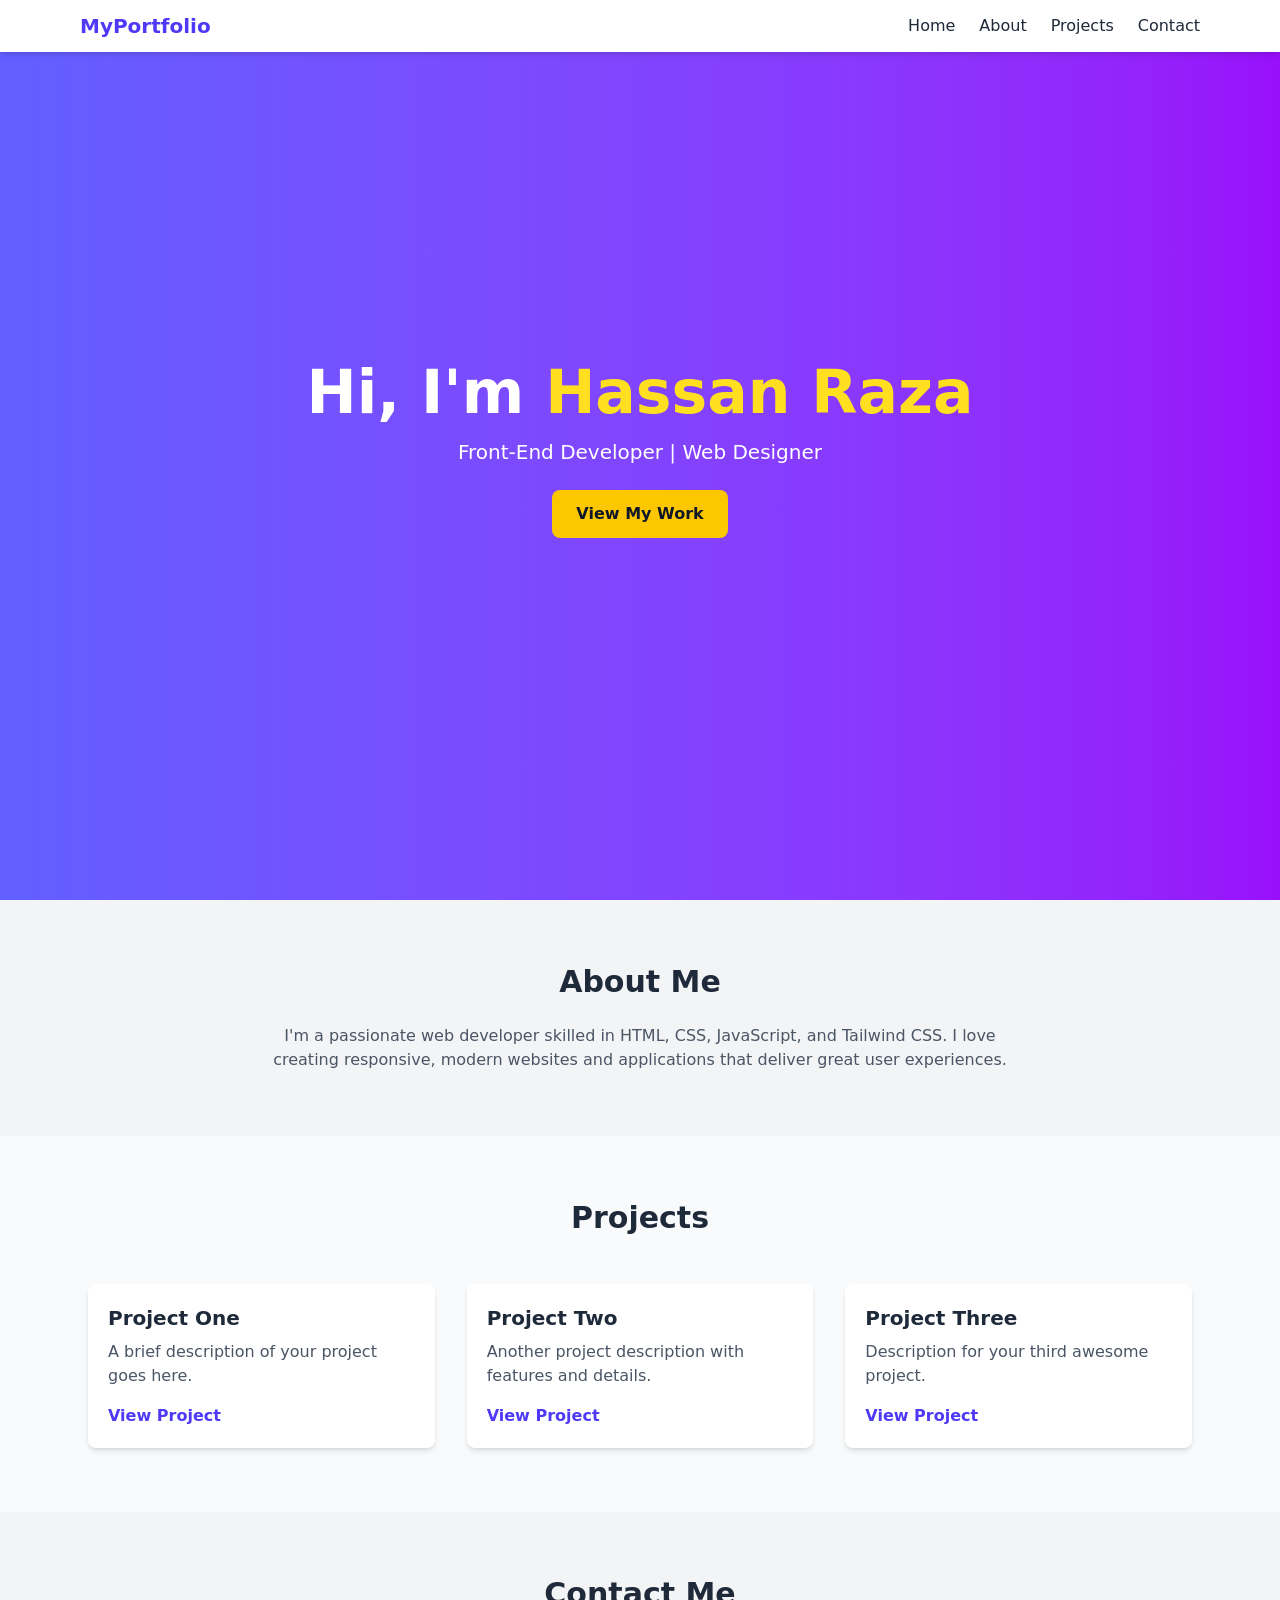
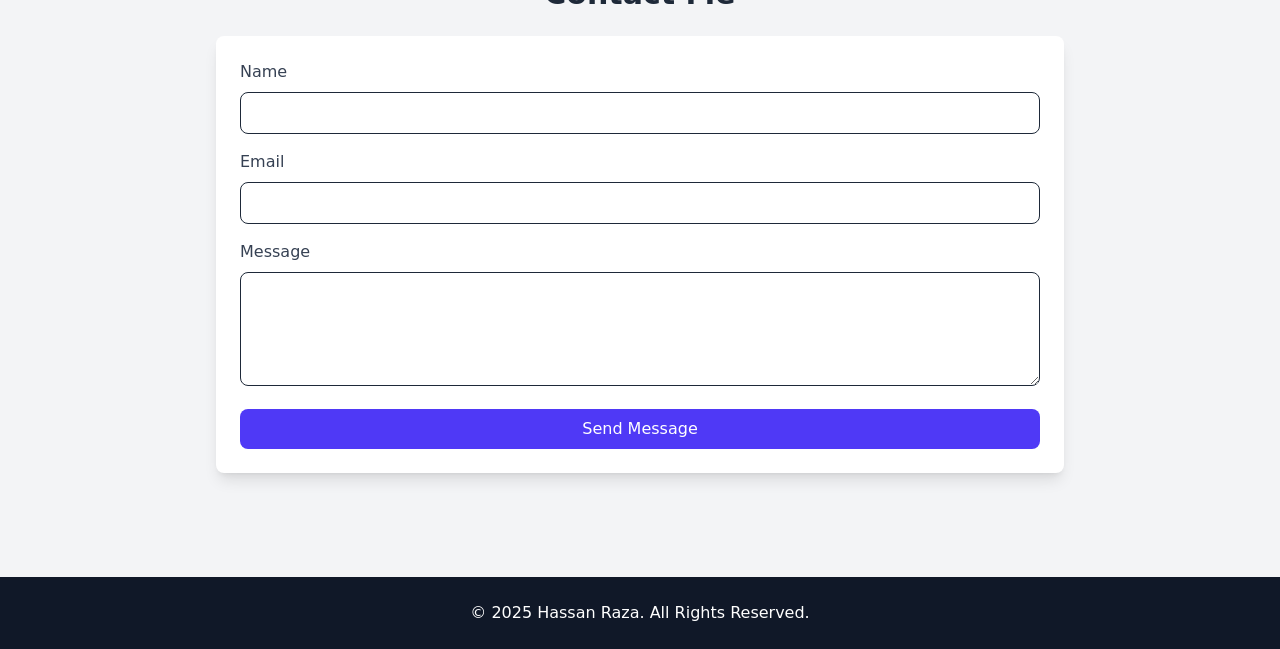
==== index.html @ 00c58e4d "folder changed" ====
<!DOCTYPE html>
<html lang="en">
<head>
  <meta charset="UTF-8">
  <meta name="viewport" content="width=device-width, initial-scale=1.0">
  <link rel="stylesheet" href="output.css">
  <title>Portfolio - Hassan Raza</title>
</head>
<body class="bg-gray-100 text-gray-800">

  <!-- Navbar -->
  <header class="bg-white shadow-md fixed w-full top-0 z-10">
    <div class="max-w-6xl mx-auto px-4 py-3 flex justify-between items-center">
      <h1 class="text-xl font-bold text-indigo-600">MyPortfolio</h1>
      <nav>
        <ul class="flex md:space-x-6 space-x-2">
          <li><a href="#home" class="hover:text-indigo-600">Home</a></li>
          <li><a href="#about" class="hover:text-indigo-600 md:flex hidden">About</a></li>
          <li><a href="#projects" class="hover:text-indigo-600">Projects</a></li>
          <li><a href="#contact" class="hover:text-indigo-600 md:flex hidden">Contact</a></li>
        </ul>
      </nav>
    </div>
  </header>

  <!-- Hero Section -->
  <section id="home" class="h-screen flex flex-col justify-center items-center text-center bg-gradient-to-r from-indigo-500 to-purple-600 text-white">
    <h2 class="text-4xl md:text-6xl font-bold">Hi, I'm <span class="text-yellow-300">Hassan Raza</span></h2>
    <p class="mt-4 text-lg md:text-xl">Front-End Developer | Web Designer</p>
    <button onclick="scrollToSection('projects')" class="mt-6 px-6 py-3 bg-yellow-400 text-gray-900 font-semibold rounded-lg hover:bg-yellow-300">View My Work</button>
  </section>

  <!-- About Section -->
  <section id="about" class="max-w-6xl mx-auto py-16 px-6">
    <h2 class="text-3xl font-bold text-center mb-6">About Me</h2>
    <p class="text-center max-w-3xl mx-auto text-gray-600">
      I'm a passionate web developer skilled in HTML, CSS, JavaScript, and Tailwind CSS.
      I love creating responsive, modern websites and applications that deliver great user experiences.
    </p>
  </section>

  <!-- Projects Section -->
  <section id="projects" class="bg-gray-50 py-16">
    <div class="max-w-6xl mx-auto px-6">
      <h2 class="text-3xl font-bold text-center mb-12">Projects</h2>
      <div class="grid md:grid-cols-3 gap-8">
        <div class="bg-white rounded-lg shadow-md p-5 hover:shadow-xl transition">
          <h3 class="text-xl font-semibold mb-2">Project One</h3>
          <p class="text-gray-600 mb-4">A brief description of your project goes here.</p>
          <a href="#" class="text-indigo-600 font-semibold hover:underline">View Project</a>
        </div>
        <div class="bg-white rounded-lg shadow-md p-5 hover:shadow-xl transition">
          <h3 class="text-xl font-semibold mb-2">Project Two</h3>
          <p class="text-gray-600 mb-4">Another project description with features and details.</p>
          <a href="#" class="text-indigo-600 font-semibold hover:underline">View Project</a>
        </div>
        <div class="bg-white rounded-lg shadow-md p-5 hover:shadow-xl transition">
          <h3 class="text-xl font-semibold mb-2">Project Three</h3>
          <p class="text-gray-600 mb-4">Description for your third awesome project.</p>
          <a href="#" class="text-indigo-600 font-semibold hover:underline">View Project</a>
        </div>
      </div>
    </div>
  </section>

  <!-- Contact Section -->
  <section id="contact" class="max-w-4xl mx-auto py-16 px-6">
    <h2 class="text-3xl font-bold text-center mb-6">Contact Me</h2>
    <form id="contactForm" class="bg-white shadow-lg rounded-lg p-6">
      <div class="mb-4">
        <label class="block text-gray-700 mb-2">Name</label>
        <input type="text" id="name" class="w-full px-4 py-2 border rounded-lg focus:ring focus:ring-indigo-300" required>
      </div>
      <div class="mb-4">
        <label class="block text-gray-700 mb-2">Email</label>
        <input type="email" id="email" class="w-full px-4 py-2 border rounded-lg focus:ring focus:ring-indigo-300" required>
      </div>
      <div class="mb-4">
        <label class="block text-gray-700 mb-2">Message</label>
        <textarea id="message" rows="4" class="w-full px-4 py-2 border rounded-lg focus:ring focus:ring-indigo-300" required></textarea>
      </div>
      <button type="submit" class="w-full bg-indigo-600 text-white py-2 rounded-lg hover:bg-indigo-500">Send Message</button>
    </form>
    <p id="formMessage" class="text-center mt-4 text-green-600 font-semibold hidden">Message sent successfully!</p>
  </section>

  <!-- Footer -->
  <footer class="bg-gray-900 text-white text-center py-6 mt-10">
    <p>&copy; 2025 Hassan Raza. All Rights Reserved.</p>
  </footer>

  <!-- JavaScript -->
  <script>
    function scrollToSection(id) {
      document.getElementById(id).scrollIntoView({ behavior: "smooth" });
    }

    document.getElementById("contactForm").addEventListener("submit", function(e) {
      e.preventDefault();
      document.getElementById("formMessage").classList.remove("hidden");
      this.reset();
    });
  </script>

</body>
</html>
---- output.css ----
/*! tailwindcss v4.1.11 | MIT License | https://tailwindcss.com */
@layer properties;
@layer theme, base, components, utilities;
@layer theme {
  :root, :host {
    --font-sans: ui-sans-serif, system-ui, sans-serif, "Apple Color Emoji",
      "Segoe UI Emoji", "Segoe UI Symbol", "Noto Color Emoji";
    --font-mono: ui-monospace, SFMono-Regular, Menlo, Monaco, Consolas, "Liberation Mono",
      "Courier New", monospace;
    --color-amber-600: oklch(66.6% 0.179 58.318);
    --color-yellow-300: oklch(90.5% 0.182 98.111);
    --color-yellow-400: oklch(85.2% 0.199 91.936);
    --color-green-600: oklch(62.7% 0.194 149.214);
    --color-indigo-300: oklch(78.5% 0.115 274.713);
    --color-indigo-500: oklch(58.5% 0.233 277.117);
    --color-indigo-600: oklch(51.1% 0.262 276.966);
    --color-purple-600: oklch(55.8% 0.288 302.321);
    --color-gray-50: oklch(98.5% 0.002 247.839);
    --color-gray-100: oklch(96.7% 0.003 264.542);
    --color-gray-600: oklch(44.6% 0.03 256.802);
    --color-gray-700: oklch(37.3% 0.034 259.733);
    --color-gray-800: oklch(27.8% 0.033 256.848);
    --color-gray-900: oklch(21% 0.034 264.665);
    --color-white: #fff;
    --spacing: 0.25rem;
    --container-3xl: 48rem;
    --container-4xl: 56rem;
    --container-6xl: 72rem;
    --text-lg: 1.125rem;
    --text-lg--line-height: calc(1.75 / 1.125);
    --text-xl: 1.25rem;
    --text-xl--line-height: calc(1.75 / 1.25);
    --text-3xl: 1.875rem;
    --text-3xl--line-height: calc(2.25 / 1.875);
    --text-4xl: 2.25rem;
    --text-4xl--line-height: calc(2.5 / 2.25);
    --text-5xl: 3rem;
    --text-5xl--line-height: 1;
    --text-6xl: 3.75rem;
    --text-6xl--line-height: 1;
    --font-weight-semibold: 600;
    --font-weight-bold: 700;
    --radius-lg: 0.5rem;
    --default-transition-duration: 150ms;
    --default-transition-timing-function: cubic-bezier(0.4, 0, 0.2, 1);
    --default-font-family: var(--font-sans);
    --default-mono-font-family: var(--font-mono);
  }
}
@layer base {
  *, ::after, ::before, ::backdrop, ::file-selector-button {
    box-sizing: border-box;
    margin: 0;
    padding: 0;
    border: 0 solid;
  }
  html, :host {
    line-height: 1.5;
    -webkit-text-size-adjust: 100%;
    tab-size: 4;
    font-family: var(--default-font-family, ui-sans-serif, system-ui, sans-serif, "Apple Color Emoji", "Segoe UI Emoji", "Segoe UI Symbol", "Noto Color Emoji");
    font-feature-settings: var(--default-font-feature-settings, normal);
    font-variation-settings: var(--default-font-variation-settings, normal);
    -webkit-tap-highlight-color: transparent;
  }
  hr {
    height: 0;
    color: inherit;
    border-top-width: 1px;
  }
  abbr:where([title]) {
    -webkit-text-decoration: underline dotted;
    text-decoration: underline dotted;
  }
  h1, h2, h3, h4, h5, h6 {
    font-size: inherit;
    font-weight: inherit;
  }
  a {
    color: inherit;
    -webkit-text-decoration: inherit;
    text-decoration: inherit;
  }
  b, strong {
    font-weight: bolder;
  }
  code, kbd, samp, pre {
    font-family: var(--default-mono-font-family, ui-monospace, SFMono-Regular, Menlo, Monaco, Consolas, "Liberation Mono", "Courier New", monospace);
    font-feature-settings: var(--default-mono-font-feature-settings, normal);
    font-variation-settings: var(--default-mono-font-variation-settings, normal);
    font-size: 1em;
  }
  small {
    font-size: 80%;
  }
  sub, sup {
    font-size: 75%;
    line-height: 0;
    position: relative;
    vertical-align: baseline;
  }
  sub {
    bottom: -0.25em;
  }
  sup {
    top: -0.5em;
  }
  table {
    text-indent: 0;
    border-color: inherit;
    border-collapse: collapse;
  }
  :-moz-focusring {
    outline: auto;
  }
  progress {
    vertical-align: baseline;
  }
  summary {
    display: list-item;
  }
  ol, ul, menu {
    list-style: none;
  }
  img, svg, video, canvas, audio, iframe, embed, object {
    display: block;
    vertical-align: middle;
  }
  img, video {
    max-width: 100%;
    height: auto;
  }
  button, input, select, optgroup, textarea, ::file-selector-button {
    font: inherit;
    font-feature-settings: inherit;
    font-variation-settings: inherit;
    letter-spacing: inherit;
    color: inherit;
    border-radius: 0;
    background-color: transparent;
    opacity: 1;
  }
  :where(select:is([multiple], [size])) optgroup {
    font-weight: bolder;
  }
  :where(select:is([multiple], [size])) optgroup option {
    padding-inline-start: 20px;
  }
  ::file-selector-button {
    margin-inline-end: 4px;
  }
  ::placeholder {
    opacity: 1;
  }
  @supports (not (-webkit-appearance: -apple-pay-button))  or (contain-intrinsic-size: 1px) {
    ::placeholder {
      color: currentcolor;
      @supports (color: color-mix(in lab, red, red)) {
        color: color-mix(in oklab, currentcolor 50%, transparent);
      }
    }
  }
  textarea {
    resize: vertical;
  }
  ::-webkit-search-decoration {
    -webkit-appearance: none;
  }
  ::-webkit-date-and-time-value {
    min-height: 1lh;
    text-align: inherit;
  }
  ::-webkit-datetime-edit {
    display: inline-flex;
  }
  ::-webkit-datetime-edit-fields-wrapper {
    padding: 0;
  }
  ::-webkit-datetime-edit, ::-webkit-datetime-edit-year-field, ::-webkit-datetime-edit-month-field, ::-webkit-datetime-edit-day-field, ::-webkit-datetime-edit-hour-field, ::-webkit-datetime-edit-minute-field, ::-webkit-datetime-edit-second-field, ::-webkit-datetime-edit-millisecond-field, ::-webkit-datetime-edit-meridiem-field {
    padding-block: 0;
  }
  :-moz-ui-invalid {
    box-shadow: none;
  }
  button, input:where([type="button"], [type="reset"], [type="submit"]), ::file-selector-button {
    appearance: button;
  }
  ::-webkit-inner-spin-button, ::-webkit-outer-spin-button {
    height: auto;
  }
  [hidden]:where(:not([hidden="until-found"])) {
    display: none !important;
  }
}
@layer utilities {
  .fixed {
    position: fixed;
  }
  .top-0 {
    top: calc(var(--spacing) * 0);
  }
  .z-10 {
    z-index: 10;
  }
  .mx-auto {
    margin-inline: auto;
  }
  .mt-4 {
    margin-top: calc(var(--spacing) * 4);
  }
  .mt-6 {
    margin-top: calc(var(--spacing) * 6);
  }
  .mt-10 {
    margin-top: calc(var(--spacing) * 10);
  }
  .mb-2 {
    margin-bottom: calc(var(--spacing) * 2);
  }
  .mb-4 {
    margin-bottom: calc(var(--spacing) * 4);
  }
  .mb-6 {
    margin-bottom: calc(var(--spacing) * 6);
  }
  .mb-12 {
    margin-bottom: calc(var(--spacing) * 12);
  }
  .block {
    display: block;
  }
  .flex {
    display: flex;
  }
  .grid {
    display: grid;
  }
  .hidden {
    display: none;
  }
  .table {
    display: table;
  }
  .h-screen {
    height: 100vh;
  }
  .w-6 {
    width: calc(var(--spacing) * 6);
  }
  .w-full {
    width: 100%;
  }
  .max-w-3xl {
    max-width: var(--container-3xl);
  }
  .max-w-4xl {
    max-width: var(--container-4xl);
  }
  .max-w-6xl {
    max-width: var(--container-6xl);
  }
  .border-collapse {
    border-collapse: collapse;
  }
  .resize {
    resize: both;
  }
  .flex-col {
    flex-direction: column;
  }
  .items-center {
    align-items: center;
  }
  .justify-between {
    justify-content: space-between;
  }
  .justify-center {
    justify-content: center;
  }
  .gap-8 {
    gap: calc(var(--spacing) * 8);
  }
  .space-x-1 {
    :where(& > :not(:last-child)) {
      --tw-space-x-reverse: 0;
      margin-inline-start: calc(calc(var(--spacing) * 1) * var(--tw-space-x-reverse));
      margin-inline-end: calc(calc(var(--spacing) * 1) * calc(1 - var(--tw-space-x-reverse)));
    }
  }
  .space-x-1\.5 {
    :where(& > :not(:last-child)) {
      --tw-space-x-reverse: 0;
      margin-inline-start: calc(calc(var(--spacing) * 1.5) * var(--tw-space-x-reverse));
      margin-inline-end: calc(calc(var(--spacing) * 1.5) * calc(1 - var(--tw-space-x-reverse)));
    }
  }
  .space-x-2 {
    :where(& > :not(:last-child)) {
      --tw-space-x-reverse: 0;
      margin-inline-start: calc(calc(var(--spacing) * 2) * var(--tw-space-x-reverse));
      margin-inline-end: calc(calc(var(--spacing) * 2) * calc(1 - var(--tw-space-x-reverse)));
    }
  }
  .space-x-6 {
    :where(& > :not(:last-child)) {
      --tw-space-x-reverse: 0;
      margin-inline-start: calc(calc(var(--spacing) * 6) * var(--tw-space-x-reverse));
      margin-inline-end: calc(calc(var(--spacing) * 6) * calc(1 - var(--tw-space-x-reverse)));
    }
  }
  .rounded-lg {
    border-radius: var(--radius-lg);
  }
  .border {
    border-style: var(--tw-border-style);
    border-width: 1px;
  }
  .bg-amber-600 {
    background-color: var(--color-amber-600);
  }
  .bg-gray-50 {
    background-color: var(--color-gray-50);
  }
  .bg-gray-100 {
    background-color: var(--color-gray-100);
  }
  .bg-gray-900 {
    background-color: var(--color-gray-900);
  }
  .bg-indigo-600 {
    background-color: var(--color-indigo-600);
  }
  .bg-white {
    background-color: var(--color-white);
  }
  .bg-yellow-400 {
    background-color: var(--color-yellow-400);
  }
  .bg-gradient-to-r {
    --tw-gradient-position: to right in oklab;
    background-image: linear-gradient(var(--tw-gradient-stops));
  }
  .from-indigo-500 {
    --tw-gradient-from: var(--color-indigo-500);
    --tw-gradient-stops: var(--tw-gradient-via-stops, var(--tw-gradient-position), var(--tw-gradient-from) var(--tw-gradient-from-position), var(--tw-gradient-to) var(--tw-gradient-to-position));
  }
  .to-purple-600 {
    --tw-gradient-to: var(--color-purple-600);
    --tw-gradient-stops: var(--tw-gradient-via-stops, var(--tw-gradient-position), var(--tw-gradient-from) var(--tw-gradient-from-position), var(--tw-gradient-to) var(--tw-gradient-to-position));
  }
  .p-5 {
    padding: calc(var(--spacing) * 5);
  }
  .p-6 {
    padding: calc(var(--spacing) * 6);
  }
  .px-4 {
    padding-inline: calc(var(--spacing) * 4);
  }
  .px-6 {
    padding-inline: calc(var(--spacing) * 6);
  }
  .py-2 {
    padding-block: calc(var(--spacing) * 2);
  }
  .py-3 {
    padding-block: calc(var(--spacing) * 3);
  }
  .py-6 {
    padding-block: calc(var(--spacing) * 6);
  }
  .py-16 {
    padding-block: calc(var(--spacing) * 16);
  }
  .text-center {
    text-align: center;
  }
  .text-3xl {
    font-size: var(--text-3xl);
    line-height: var(--tw-leading, var(--text-3xl--line-height));
  }
  .text-4xl {
    font-size: var(--text-4xl);
    line-height: var(--tw-leading, var(--text-4xl--line-height));
  }
  .text-5xl {
    font-size: var(--text-5xl);
    line-height: var(--tw-leading, var(--text-5xl--line-height));
  }
  .text-lg {
    font-size: var(--text-lg);
    line-height: var(--tw-leading, var(--text-lg--line-height));
  }
  .text-xl {
    font-size: var(--text-xl);
    line-height: var(--tw-leading, var(--text-xl--line-height));
  }
  .font-bold {
    --tw-font-weight: var(--font-weight-bold);
    font-weight: var(--font-weight-bold);
  }
  .font-semibold {
    --tw-font-weight: var(--font-weight-semibold);
    font-weight: var(--font-weight-semibold);
  }
  .text-gray-600 {
    color: var(--color-gray-600);
  }
  .text-gray-700 {
    color: var(--color-gray-700);
  }
  .text-gray-800 {
    color: var(--color-gray-800);
  }
  .text-gray-900 {
    color: var(--color-gray-900);
  }
  .text-green-600 {
    color: var(--color-green-600);
  }
  .text-indigo-600 {
    color: var(--color-indigo-600);
  }
  .text-white {
    color: var(--color-white);
  }
  .text-yellow-300 {
    color: var(--color-yellow-300);
  }
  .underline {
    text-decoration-line: underline;
  }
  .shadow-lg {
    --tw-shadow: 0 10px 15px -3px var(--tw-shadow-color, rgb(0 0 0 / 0.1)), 0 4px 6px -4px var(--tw-shadow-color, rgb(0 0 0 / 0.1));
    box-shadow: var(--tw-inset-shadow), var(--tw-inset-ring-shadow), var(--tw-ring-offset-shadow), var(--tw-ring-shadow), var(--tw-shadow);
  }
  .shadow-md {
    --tw-shadow: 0 4px 6px -1px var(--tw-shadow-color, rgb(0 0 0 / 0.1)), 0 2px 4px -2px var(--tw-shadow-color, rgb(0 0 0 / 0.1));
    box-shadow: var(--tw-inset-shadow), var(--tw-inset-ring-shadow), var(--tw-ring-offset-shadow), var(--tw-ring-shadow), var(--tw-shadow);
  }
  .outline {
    outline-style: var(--tw-outline-style);
    outline-width: 1px;
  }
  .transition {
    transition-property: color, background-color, border-color, outline-color, text-decoration-color, fill, stroke, --tw-gradient-from, --tw-gradient-via, --tw-gradient-to, opacity, box-shadow, transform, translate, scale, rotate, filter, -webkit-backdrop-filter, backdrop-filter, display, visibility, content-visibility, overlay, pointer-events;
    transition-timing-function: var(--tw-ease, var(--default-transition-timing-function));
    transition-duration: var(--tw-duration, var(--default-transition-duration));
  }
  .hover\:bg-indigo-500 {
    &:hover {
      @media (hover: hover) {
        background-color: var(--color-indigo-500);
      }
    }
  }
  .hover\:bg-yellow-300 {
    &:hover {
      @media (hover: hover) {
        background-color: var(--color-yellow-300);
      }
    }
  }
  .hover\:text-indigo-600 {
    &:hover {
      @media (hover: hover) {
        color: var(--color-indigo-600);
      }
    }
  }
  .hover\:underline {
    &:hover {
      @media (hover: hover) {
        text-decoration-line: underline;
      }
    }
  }
  .hover\:shadow-xl {
    &:hover {
      @media (hover: hover) {
        --tw-shadow: 0 20px 25px -5px var(--tw-shadow-color, rgb(0 0 0 / 0.1)), 0 8px 10px -6px var(--tw-shadow-color, rgb(0 0 0 / 0.1));
        box-shadow: var(--tw-inset-shadow), var(--tw-inset-ring-shadow), var(--tw-ring-offset-shadow), var(--tw-ring-shadow), var(--tw-shadow);
      }
    }
  }
  .focus\:ring {
    &:focus {
      --tw-ring-shadow: var(--tw-ring-inset,) 0 0 0 calc(1px + var(--tw-ring-offset-width)) var(--tw-ring-color, currentcolor);
      box-shadow: var(--tw-inset-shadow), var(--tw-inset-ring-shadow), var(--tw-ring-offset-shadow), var(--tw-ring-shadow), var(--tw-shadow);
    }
  }
  .focus\:ring-indigo-300 {
    &:focus {
      --tw-ring-color: var(--color-indigo-300);
    }
  }
  .md\:flex {
    @media (width >= 48rem) {
      display: flex;
    }
  }
  .md\:grid-cols-3 {
    @media (width >= 48rem) {
      grid-template-columns: repeat(3, minmax(0, 1fr));
    }
  }
  .md\:space-x-6 {
    @media (width >= 48rem) {
      :where(& > :not(:last-child)) {
        --tw-space-x-reverse: 0;
        margin-inline-start: calc(calc(var(--spacing) * 6) * var(--tw-space-x-reverse));
        margin-inline-end: calc(calc(var(--spacing) * 6) * calc(1 - var(--tw-space-x-reverse)));
      }
    }
  }
  .md\:text-6xl {
    @media (width >= 48rem) {
      font-size: var(--text-6xl);
      line-height: var(--tw-leading, var(--text-6xl--line-height));
    }
  }
  .md\:text-xl {
    @media (width >= 48rem) {
      font-size: var(--text-xl);
      line-height: var(--tw-leading, var(--text-xl--line-height));
    }
  }
}
@property --tw-space-x-reverse {
  syntax: "*";
  inherits: false;
  initial-value: 0;
}
@property --tw-border-style {
  syntax: "*";
  inherits: false;
  initial-value: solid;
}
@property --tw-gradient-position {
  syntax: "*";
  inherits: false;
}
@property --tw-gradient-from {
  syntax: "<color>";
  inherits: false;
  initial-value: #0000;
}
@property --tw-gradient-via {
  syntax: "<color>";
  inherits: false;
  initial-value: #0000;
}
@property --tw-gradient-to {
  syntax: "<color>";
  inherits: false;
  initial-value: #0000;
}
@property --tw-gradient-stops {
  syntax: "*";
  inherits: false;
}
@property --tw-gradient-via-stops {
  syntax: "*";
  inherits: false;
}
@property --tw-gradient-from-position {
  syntax: "<length-percentage>";
  inherits: false;
  initial-value: 0%;
}
@property --tw-gradient-via-position {
  syntax: "<length-percentage>";
  inherits: false;
  initial-value: 50%;
}
@property --tw-gradient-to-position {
  syntax: "<length-percentage>";
  inherits: false;
  initial-value: 100%;
}
@property --tw-font-weight {
  syntax: "*";
  inherits: false;
}
@property --tw-shadow {
  syntax: "*";
  inherits: false;
  initial-value: 0 0 #0000;
}
@property --tw-shadow-color {
  syntax: "*";
  inherits: false;
}
@property --tw-shadow-alpha {
  syntax: "<percentage>";
  inherits: false;
  initial-value: 100%;
}
@property --tw-inset-shadow {
  syntax: "*";
  inherits: false;
  initial-value: 0 0 #0000;
}
@property --tw-inset-shadow-color {
  syntax: "*";
  inherits: false;
}
@property --tw-inset-shadow-alpha {
  syntax: "<percentage>";
  inherits: false;
  initial-value: 100%;
}
@property --tw-ring-color {
  syntax: "*";
  inherits: false;
}
@property --tw-ring-shadow {
  syntax: "*";
  inherits: false;
  initial-value: 0 0 #0000;
}
@property --tw-inset-ring-color {
  syntax: "*";
  inherits: false;
}
@property --tw-inset-ring-shadow {
  syntax: "*";
  inherits: false;
  initial-value: 0 0 #0000;
}
@property --tw-ring-inset {
  syntax: "*";
  inherits: false;
}
@property --tw-ring-offset-width {
  syntax: "<length>";
  inherits: false;
  initial-value: 0px;
}
@property --tw-ring-offset-color {
  syntax: "*";
  inherits: false;
  initial-value: #fff;
}
@property --tw-ring-offset-shadow {
  syntax: "*";
  inherits: false;
  initial-value: 0 0 #0000;
}
@property --tw-outline-style {
  syntax: "*";
  inherits: false;
  initial-value: solid;
}
@layer properties {
  @supports ((-webkit-hyphens: none) and (not (margin-trim: inline))) or ((-moz-orient: inline) and (not (color:rgb(from red r g b)))) {
    *, ::before, ::after, ::backdrop {
      --tw-space-x-reverse: 0;
      --tw-border-style: solid;
      --tw-gradient-position: initial;
      --tw-gradient-from: #0000;
      --tw-gradient-via: #0000;
      --tw-gradient-to: #0000;
      --tw-gradient-stops: initial;
      --tw-gradient-via-stops: initial;
      --tw-gradient-from-position: 0%;
      --tw-gradient-via-position: 50%;
      --tw-gradient-to-position: 100%;
      --tw-font-weight: initial;
      --tw-shadow: 0 0 #0000;
      --tw-shadow-color: initial;
      --tw-shadow-alpha: 100%;
      --tw-inset-shadow: 0 0 #0000;
      --tw-inset-shadow-color: initial;
      --tw-inset-shadow-alpha: 100%;
      --tw-ring-color: initial;
      --tw-ring-shadow: 0 0 #0000;
      --tw-inset-ring-color: initial;
      --tw-inset-ring-shadow: 0 0 #0000;
      --tw-ring-inset: initial;
      --tw-ring-offset-width: 0px;
      --tw-ring-offset-color: #fff;
      --tw-ring-offset-shadow: 0 0 #0000;
      --tw-outline-style: solid;
    }
  }
}
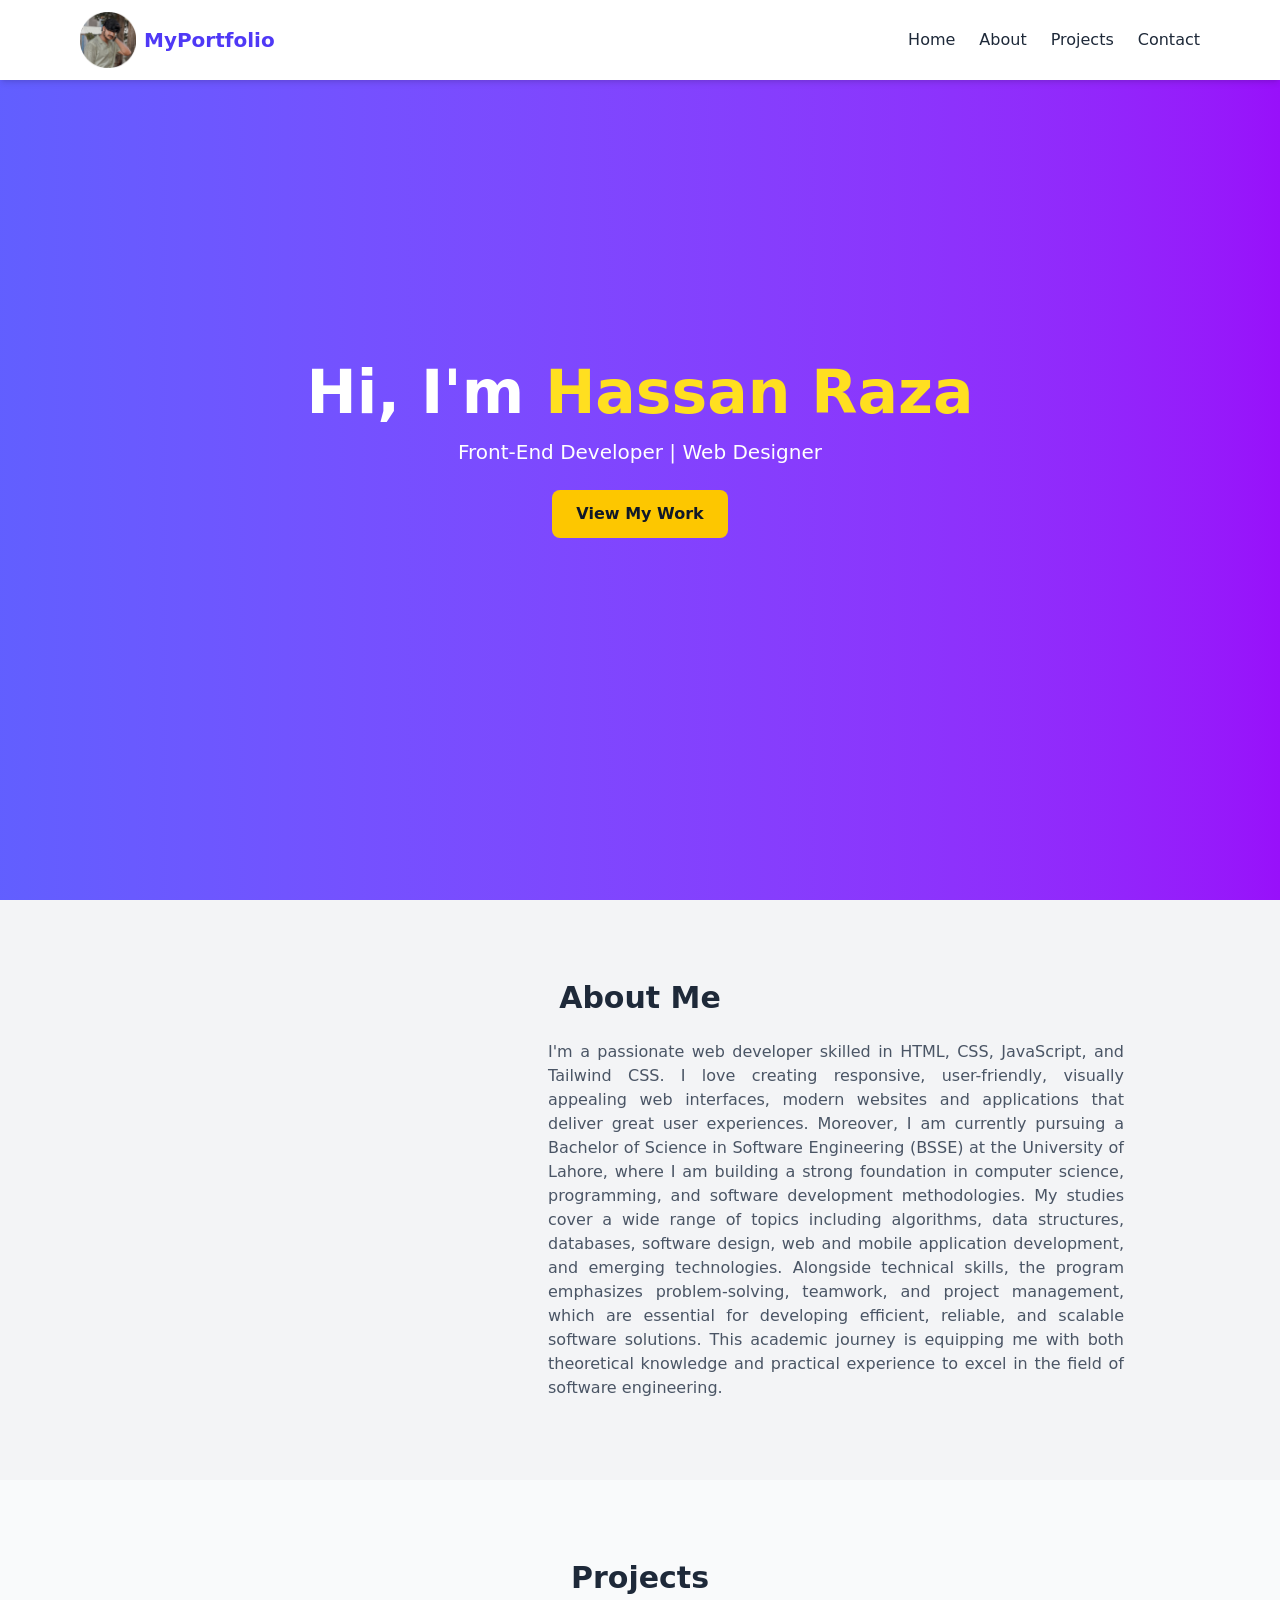
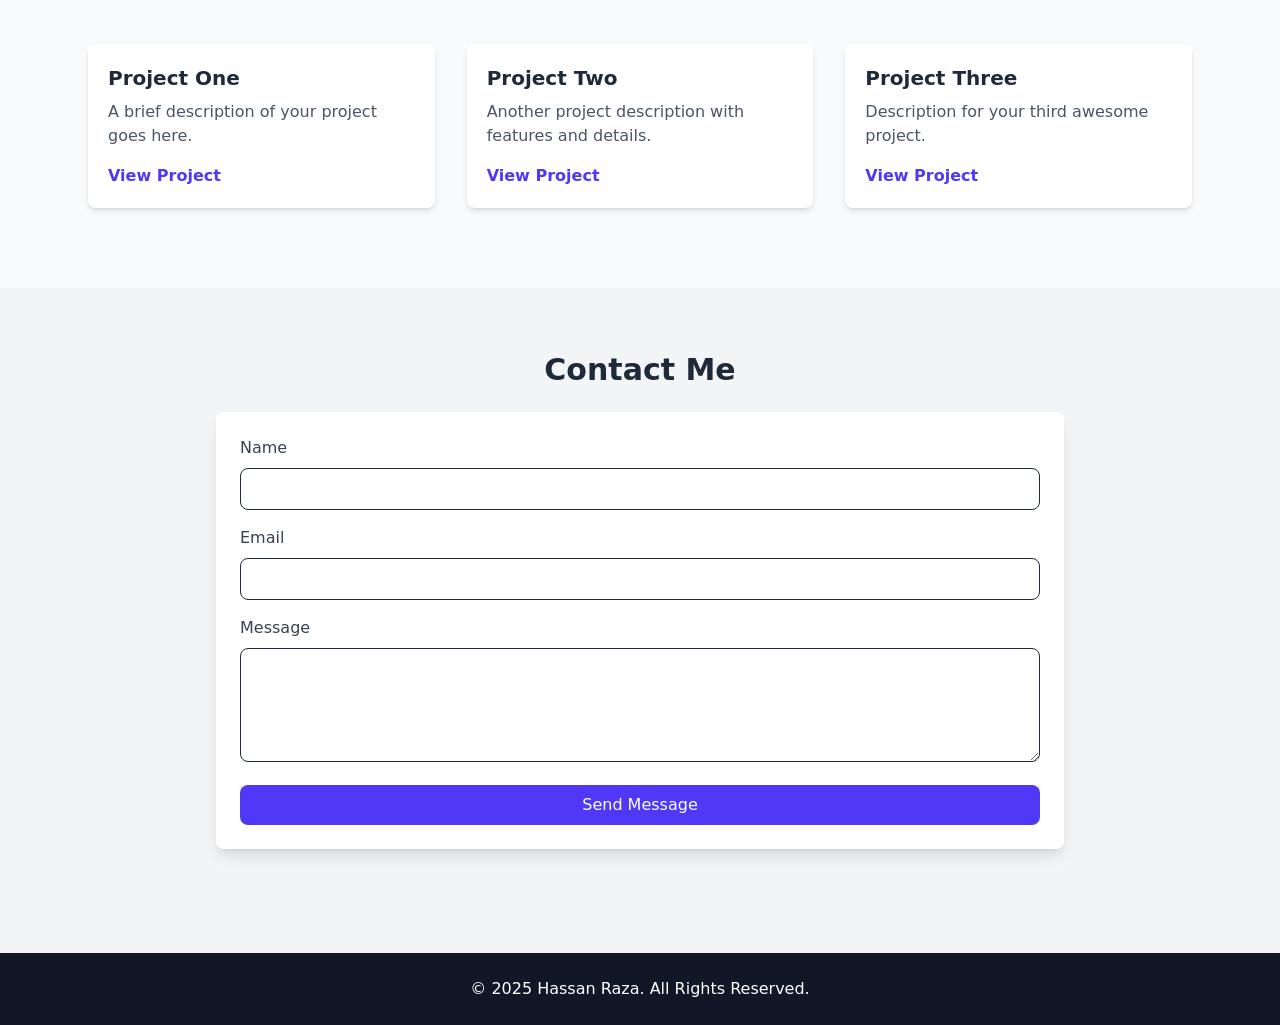
==== commit 692a2217: "some required changes" ====
--- a/index.html
+++ b/index.html
@@ -1,22 +1,27 @@
 <!DOCTYPE html>
 <html lang="en">
+
 <head>
   <meta charset="UTF-8">
   <meta name="viewport" content="width=device-width, initial-scale=1.0">
   <link rel="stylesheet" href="output.css">
   <title>Portfolio - Hassan Raza</title>
 </head>
+
 <body class="bg-gray-100 text-gray-800">
 
   <!-- Navbar -->
   <header class="bg-white shadow-md fixed w-full top-0 z-10">
     <div class="max-w-6xl mx-auto px-4 py-3 flex justify-between items-center">
-      <h1 class="text-xl font-bold text-indigo-600">MyPortfolio</h1>
+      <span class="flex justify-center items-center gap-2">
+        <img class="w-14 h-14" src="myIMG 1.png" alt="img">
+        <h1 class="text-xl font-bold text-indigo-600">MyPortfolio</h1>
+      </span>
       <nav>
         <ul class="flex md:space-x-6 space-x-2">
           <li><a href="#home" class="hover:text-indigo-600">Home</a></li>
-          <li><a href="#about" class="hover:text-indigo-600 md:flex hidden">About</a></li>
-          <li><a href="#projects" class="hover:text-indigo-600">Projects</a></li>
+          <li><a href="#about" class="hover:text-indigo-600">About</a></li>
+          <li><a href="#projects" class="hover:text-indigo-600 md:flex hidden">Projects</a></li>
           <li><a href="#contact" class="hover:text-indigo-600 md:flex hidden">Contact</a></li>
         </ul>
       </nav>
@@ -24,23 +29,29 @@
   </header>
 
   <!-- Hero Section -->
-  <section id="home" class="h-screen flex flex-col justify-center items-center text-center bg-gradient-to-r from-indigo-500 to-purple-600 text-white">
+  <section id="home" class="h-screen flex flex-col justify-center items-center text-center 
+    bg-gradient-to-r from-indigo-500 to-purple-600 text-white">
     <h2 class="text-4xl md:text-6xl font-bold">Hi, I'm <span class="text-yellow-300">Hassan Raza</span></h2>
     <p class="mt-4 text-lg md:text-xl">Front-End Developer | Web Designer</p>
-    <button onclick="scrollToSection('projects')" class="mt-6 px-6 py-3 bg-yellow-400 text-gray-900 font-semibold rounded-lg hover:bg-yellow-300">View My Work</button>
+    <button onclick="scrollToSection('projects')"
+      class="mt-6 px-6 py-3 bg-yellow-400 text-gray-900 font-semibold rounded-lg hover:bg-yellow-300">View My
+      Work</button>
   </section>
 
   <!-- About Section -->
-  <section id="about" class="max-w-6xl mx-auto py-16 px-6">
+  <section id="about" class="max-w-6xl mx-auto py-20 px-6">
     <h2 class="text-3xl font-bold text-center mb-6">About Me</h2>
-    <p class="text-center max-w-3xl mx-auto text-gray-600">
-      I'm a passionate web developer skilled in HTML, CSS, JavaScript, and Tailwind CSS.
-      I love creating responsive, modern websites and applications that deliver great user experiences.
-    </p>
+    <div class=" md:flex grid justify-center items-center text-wrap">
+      <img class=" md:w-64 w-80 mx-auto" src="myIMG 2.png" alt="">
+      <p class="md:w-xl max-w-3xl mx-auto text-gray-600 text-justify">
+        I'm a passionate web developer skilled in HTML, CSS, JavaScript, and Tailwind CSS.
+        I love creating responsive, user-friendly, visually appealing web interfaces, modern websites and applications that deliver great user experiences. Moreover, I am currently pursuing a Bachelor of Science in Software Engineering (BSSE) at the University of Lahore, where I am building a strong foundation in computer science, programming, and software development methodologies. My studies cover a wide range of topics including algorithms, data structures, databases, software design, web and mobile application development, and emerging technologies. Alongside technical skills, the program emphasizes problem-solving, teamwork, and project management, which are essential for developing efficient, reliable, and scalable software solutions. This academic journey is equipping me with both theoretical knowledge and practical experience to excel in the field of software engineering. 
+      </p>
+    </div>
   </section>
 
   <!-- Projects Section -->
-  <section id="projects" class="bg-gray-50 py-16">
+  <section id="projects" class="bg-gray-50 py-20">
     <div class="max-w-6xl mx-auto px-6">
       <h2 class="text-3xl font-bold text-center mb-12">Projects</h2>
       <div class="grid md:grid-cols-3 gap-8">
@@ -69,17 +80,21 @@
     <form id="contactForm" class="bg-white shadow-lg rounded-lg p-6">
       <div class="mb-4">
         <label class="block text-gray-700 mb-2">Name</label>
-        <input type="text" id="name" class="w-full px-4 py-2 border rounded-lg focus:ring focus:ring-indigo-300" required>
+        <input type="text" id="name" class="w-full px-4 py-2 border rounded-lg focus:ring focus:ring-indigo-300"
+          required>
       </div>
       <div class="mb-4">
         <label class="block text-gray-700 mb-2">Email</label>
-        <input type="email" id="email" class="w-full px-4 py-2 border rounded-lg focus:ring focus:ring-indigo-300" required>
+        <input type="email" id="email" class="w-full px-4 py-2 border rounded-lg focus:ring focus:ring-indigo-300"
+          required>
       </div>
       <div class="mb-4">
         <label class="block text-gray-700 mb-2">Message</label>
-        <textarea id="message" rows="4" class="w-full px-4 py-2 border rounded-lg focus:ring focus:ring-indigo-300" required></textarea>
+        <textarea id="message" rows="4" class="w-full px-4 py-2 border rounded-lg focus:ring focus:ring-indigo-300"
+          required></textarea>
       </div>
-      <button type="submit" class="w-full bg-indigo-600 text-white py-2 rounded-lg hover:bg-indigo-500">Send Message</button>
+      <button type="submit" class="w-full bg-indigo-600 text-white py-2 rounded-lg hover:bg-indigo-500">Send
+        Message</button>
     </form>
     <p id="formMessage" class="text-center mt-4 text-green-600 font-semibold hidden">Message sent successfully!</p>
   </section>
@@ -95,7 +110,7 @@
       document.getElementById(id).scrollIntoView({ behavior: "smooth" });
     }
 
-    document.getElementById("contactForm").addEventListener("submit", function(e) {
+    document.getElementById("contactForm").addEventListener("submit", function (e) {
       e.preventDefault();
       document.getElementById("formMessage").classList.remove("hidden");
       this.reset();
@@ -103,4 +118,5 @@
   </script>
 
 </body>
-</html>
+
+</html>
--- a/output.css
+++ b/output.css
@@ -7,7 +7,6 @@
       "Segoe UI Emoji", "Segoe UI Symbol", "Noto Color Emoji";
     --font-mono: ui-monospace, SFMono-Regular, Menlo, Monaco, Consolas, "Liberation Mono",
       "Courier New", monospace;
-    --color-amber-600: oklch(66.6% 0.179 58.318);
     --color-yellow-300: oklch(90.5% 0.182 98.111);
     --color-yellow-400: oklch(85.2% 0.199 91.936);
     --color-green-600: oklch(62.7% 0.194 149.214);
@@ -23,6 +22,9 @@
     --color-gray-900: oklch(21% 0.034 264.665);
     --color-white: #fff;
     --spacing: 0.25rem;
+    --container-md: 28rem;
+    --container-xl: 36rem;
+    --container-2xl: 42rem;
     --container-3xl: 48rem;
     --container-4xl: 56rem;
     --container-6xl: 72rem;
@@ -34,8 +36,6 @@
     --text-3xl--line-height: calc(2.25 / 1.875);
     --text-4xl: 2.25rem;
     --text-4xl--line-height: calc(2.5 / 2.25);
-    --text-5xl: 3rem;
-    --text-5xl--line-height: 1;
     --text-6xl: 3.75rem;
     --text-6xl--line-height: 1;
     --font-weight-semibold: 600;
@@ -241,11 +241,23 @@
   .table {
     display: table;
   }
+  .h-14 {
+    height: calc(var(--spacing) * 14);
+  }
+  .h-\[calc\(100vh-56px\)\] {
+    height: calc(100vh - 56px);
+  }
   .h-screen {
     height: 100vh;
   }
-  .w-6 {
-    width: calc(var(--spacing) * 6);
+  .w-14 {
+    width: calc(var(--spacing) * 14);
+  }
+  .w-64 {
+    width: calc(var(--spacing) * 64);
+  }
+  .w-80 {
+    width: calc(var(--spacing) * 80);
   }
   .w-full {
     width: 100%;
@@ -277,22 +289,11 @@
   .justify-center {
     justify-content: center;
   }
+  .gap-2 {
+    gap: calc(var(--spacing) * 2);
+  }
   .gap-8 {
     gap: calc(var(--spacing) * 8);
-  }
-  .space-x-1 {
-    :where(& > :not(:last-child)) {
-      --tw-space-x-reverse: 0;
-      margin-inline-start: calc(calc(var(--spacing) * 1) * var(--tw-space-x-reverse));
-      margin-inline-end: calc(calc(var(--spacing) * 1) * calc(1 - var(--tw-space-x-reverse)));
-    }
-  }
-  .space-x-1\.5 {
-    :where(& > :not(:last-child)) {
-      --tw-space-x-reverse: 0;
-      margin-inline-start: calc(calc(var(--spacing) * 1.5) * var(--tw-space-x-reverse));
-      margin-inline-end: calc(calc(var(--spacing) * 1.5) * calc(1 - var(--tw-space-x-reverse)));
-    }
   }
   .space-x-2 {
     :where(& > :not(:last-child)) {
@@ -301,13 +302,6 @@
       margin-inline-end: calc(calc(var(--spacing) * 2) * calc(1 - var(--tw-space-x-reverse)));
     }
   }
-  .space-x-6 {
-    :where(& > :not(:last-child)) {
-      --tw-space-x-reverse: 0;
-      margin-inline-start: calc(calc(var(--spacing) * 6) * var(--tw-space-x-reverse));
-      margin-inline-end: calc(calc(var(--spacing) * 6) * calc(1 - var(--tw-space-x-reverse)));
-    }
-  }
   .rounded-lg {
     border-radius: var(--radius-lg);
   }
@@ -315,9 +309,6 @@
     border-style: var(--tw-border-style);
     border-width: 1px;
   }
-  .bg-amber-600 {
-    background-color: var(--color-amber-600);
-  }
   .bg-gray-50 {
     background-color: var(--color-gray-50);
   }
@@ -354,6 +345,15 @@
   .p-6 {
     padding: calc(var(--spacing) * 6);
   }
+  .p-22 {
+    padding: calc(var(--spacing) * 22);
+  }
+  .p-24 {
+    padding: calc(var(--spacing) * 24);
+  }
+  .p-34 {
+    padding: calc(var(--spacing) * 34);
+  }
   .px-4 {
     padding-inline: calc(var(--spacing) * 4);
   }
@@ -372,8 +372,20 @@
   .py-16 {
     padding-block: calc(var(--spacing) * 16);
   }
+  .py-18 {
+    padding-block: calc(var(--spacing) * 18);
+  }
+  .py-20 {
+    padding-block: calc(var(--spacing) * 20);
+  }
+  .py-22 {
+    padding-block: calc(var(--spacing) * 22);
+  }
   .text-center {
     text-align: center;
+  }
+  .text-justify {
+    text-align: justify;
   }
   .text-3xl {
     font-size: var(--text-3xl);
@@ -383,10 +395,6 @@
     font-size: var(--text-4xl);
     line-height: var(--tw-leading, var(--text-4xl--line-height));
   }
-  .text-5xl {
-    font-size: var(--text-5xl);
-    line-height: var(--tw-leading, var(--text-5xl--line-height));
-  }
   .text-lg {
     font-size: var(--text-lg);
     line-height: var(--tw-leading, var(--text-lg--line-height));
@@ -402,6 +410,9 @@
   .font-semibold {
     --tw-font-weight: var(--font-weight-semibold);
     font-weight: var(--font-weight-semibold);
+  }
+  .text-wrap {
+    text-wrap: wrap;
   }
   .text-gray-600 {
     color: var(--color-gray-600);
@@ -446,6 +457,9 @@
     transition-property: color, background-color, border-color, outline-color, text-decoration-color, fill, stroke, --tw-gradient-from, --tw-gradient-via, --tw-gradient-to, opacity, box-shadow, transform, translate, scale, rotate, filter, -webkit-backdrop-filter, backdrop-filter, display, visibility, content-visibility, overlay, pointer-events;
     transition-timing-function: var(--tw-ease, var(--default-transition-timing-function));
     transition-duration: var(--tw-duration, var(--default-transition-duration));
+  }
+  .\[text-align-last\:justify\] {
+    text-align-last: justify;
   }
   .hover\:bg-indigo-500 {
     &:hover {
@@ -497,6 +511,31 @@
   .md\:flex {
     @media (width >= 48rem) {
       display: flex;
+    }
+  }
+  .md\:w-2xl {
+    @media (width >= 48rem) {
+      width: var(--container-2xl);
+    }
+  }
+  .md\:w-64 {
+    @media (width >= 48rem) {
+      width: calc(var(--spacing) * 64);
+    }
+  }
+  .md\:w-96 {
+    @media (width >= 48rem) {
+      width: calc(var(--spacing) * 96);
+    }
+  }
+  .md\:w-md {
+    @media (width >= 48rem) {
+      width: var(--container-md);
+    }
+  }
+  .md\:w-xl {
+    @media (width >= 48rem) {
+      width: var(--container-xl);
     }
   }
   .md\:grid-cols-3 {
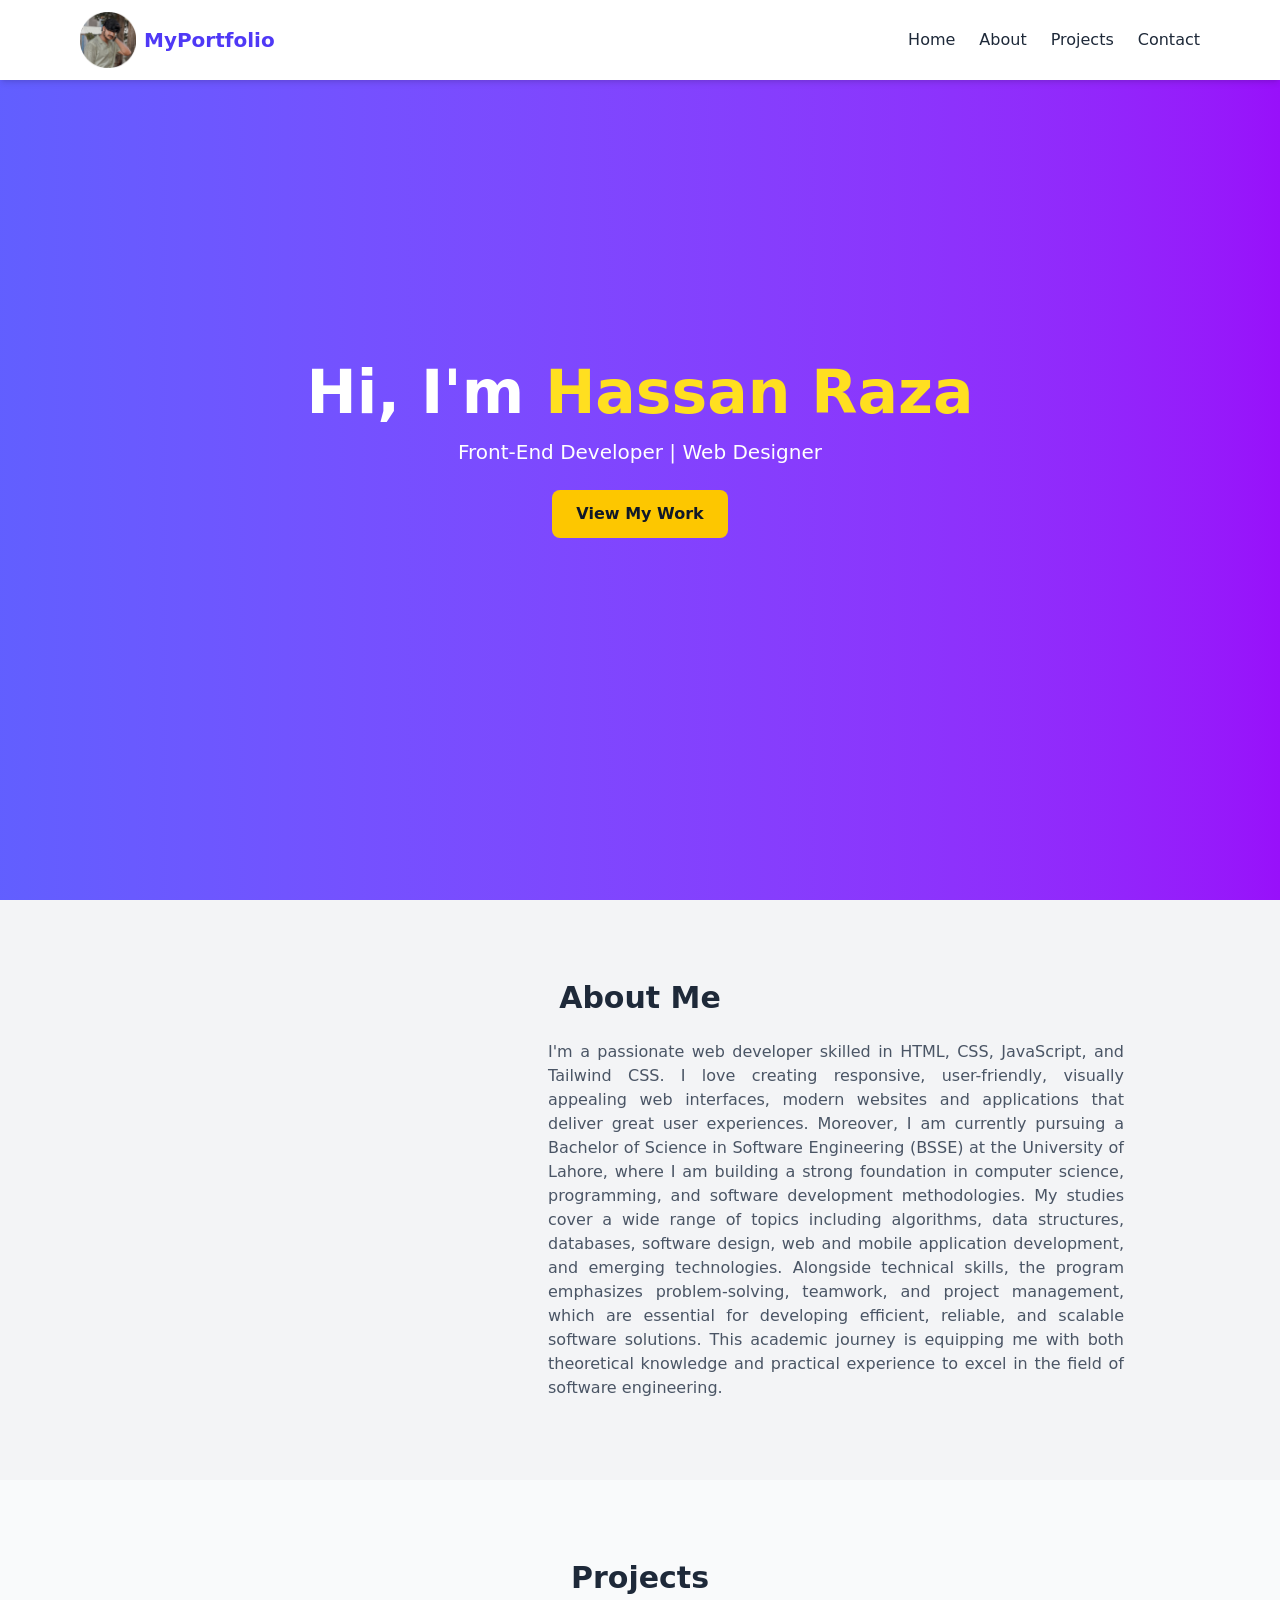
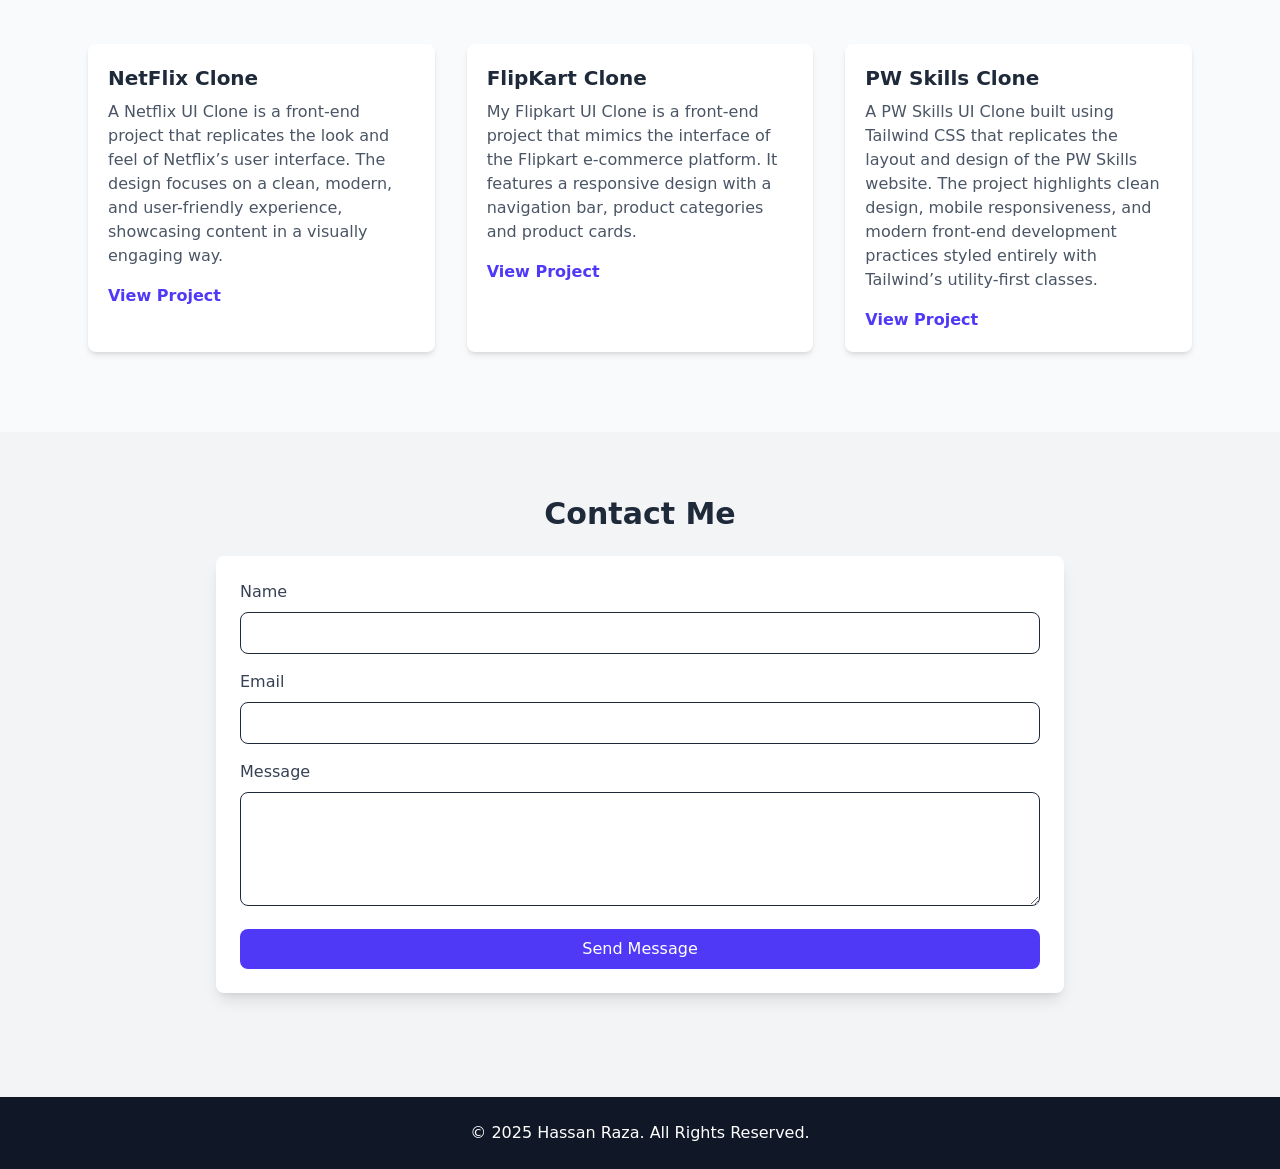
==== commit dc3aa1af: "3 projects are added" ====
--- a/index.html
+++ b/index.html
@@ -56,19 +56,19 @@
       <h2 class="text-3xl font-bold text-center mb-12">Projects</h2>
       <div class="grid md:grid-cols-3 gap-8">
         <div class="bg-white rounded-lg shadow-md p-5 hover:shadow-xl transition">
-          <h3 class="text-xl font-semibold mb-2">Project One</h3>
-          <p class="text-gray-600 mb-4">A brief description of your project goes here.</p>
-          <a href="#" class="text-indigo-600 font-semibold hover:underline">View Project</a>
+          <h3 class="text-xl font-semibold mb-2">NetFlix Clone</h3>
+          <p class="text-gray-600 mb-4">A Netflix UI Clone is a front-end project that replicates the look and feel of Netflix’s user interface. The design focuses on a clean, modern, and user-friendly experience, showcasing content in a visually engaging way.</p>
+          <a href="https://hafscammer.github.io/Netflix-clone/" class="text-indigo-600 font-semibold hover:underline">View Project</a>
         </div>
         <div class="bg-white rounded-lg shadow-md p-5 hover:shadow-xl transition">
-          <h3 class="text-xl font-semibold mb-2">Project Two</h3>
-          <p class="text-gray-600 mb-4">Another project description with features and details.</p>
-          <a href="#" class="text-indigo-600 font-semibold hover:underline">View Project</a>
+          <h3 class="text-xl font-semibold mb-2">FlipKart Clone</h3>
+          <p class="text-gray-600 mb-4">My Flipkart UI Clone is a front-end project that mimics the interface of the Flipkart e-commerce platform. It features a responsive design with a navigation bar, product categories and product cards.</p>
+          <a href="https://hafscammer.github.io/FlipKart-Clone/" class="text-indigo-600 font-semibold hover:underline">View Project</a>
         </div>
         <div class="bg-white rounded-lg shadow-md p-5 hover:shadow-xl transition">
-          <h3 class="text-xl font-semibold mb-2">Project Three</h3>
-          <p class="text-gray-600 mb-4">Description for your third awesome project.</p>
-          <a href="#" class="text-indigo-600 font-semibold hover:underline">View Project</a>
+          <h3 class="text-xl font-semibold mb-2">PW Skills Clone</h3>
+          <p class="text-gray-600 mb-4">A PW Skills UI Clone built using Tailwind CSS that replicates the layout and design of the PW Skills website. The project highlights clean design, mobile responsiveness, and modern front-end development practices styled entirely with Tailwind’s utility-first classes.</p>
+          <a href="https://hafscammer.github.io/PW-Skills/" class="text-indigo-600 font-semibold hover:underline">View Project</a>
         </div>
       </div>
     </div>
